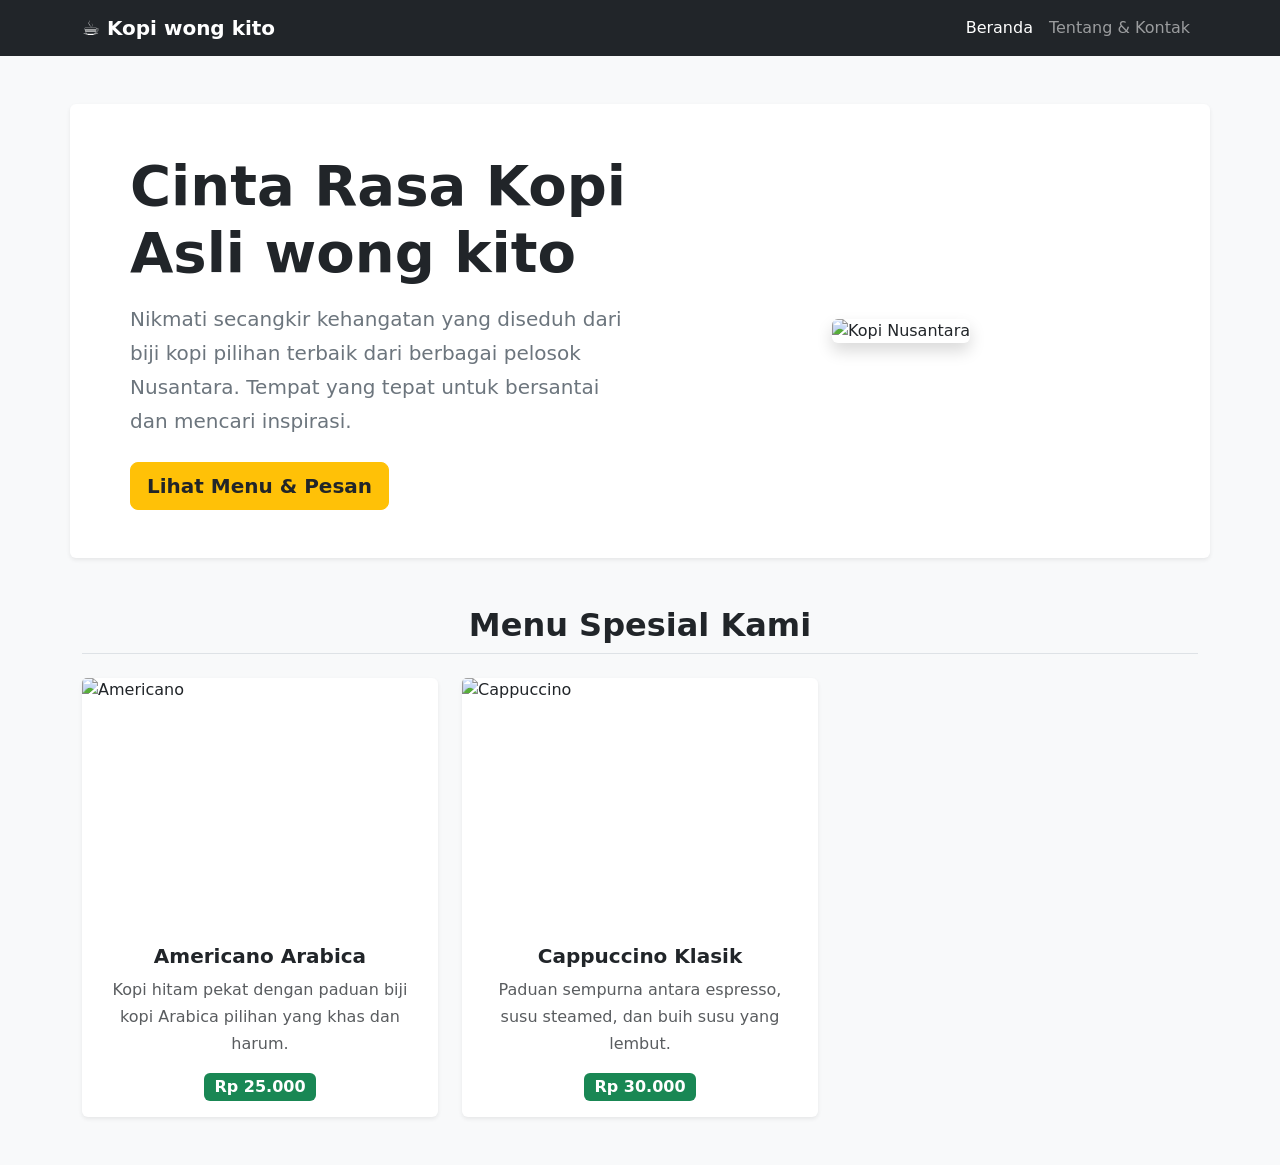
==== Latihan_Layout/index.html @ 0ddd5d53 "Latihan Layout : Bisnis" ====
<!DOCTYPE html>
<html lang="id">
<head>
    <meta charset="UTF-8">
    <meta name="viewport" content="width=device-width, initial-scale=1.0">
    <title>Kopi jawa - Beranda</title>
    <link href="https://cdn.jsdelivr.net/npm/bootstrap@5.3.2/dist/css/bootstrap.min.css" rel="stylesheet">
    <link rel="stylesheet" href="style.css">
</head>
<body class="bg-light">

    <nav class="navbar navbar-expand-lg navbar-dark bg-dark sticky-top">
        <div class="container">
            <a class="navbar-brand fw-bold" href="index.html">☕ Kopi wong kito</a>
            <button class="navbar-toggler" type="button" data-bs-toggle="collapse" data-bs-target="#navbarNav">
                <span class="navbar-toggler-icon"></span>
            </button>
            <div class="collapse navbar-collapse" id="navbarNav">
                <ul class="navbar-nav ms-auto">
                    <li class="nav-item"><a class="nav-link active" href="index.html">Beranda</a></li>
                    <li class="nav-item"><a class="nav-link" href="about.html">Tentang & Kontak</a></li>
                </ul>
            </div>
        </div>
    </nav>

    <header class="container mt-5">
        <div class="row align-items-center bg-white p-5 rounded shadow-sm hero-section">
            <div class="col-md-6 order-md-2 text-center mb-4 mb-md-0">
                <img src="https://images.unsplash.com/photo-1497935586351-b67a49e012bf?w=500&q=80" alt="Kopi Nusantara" class="img-fluid rounded shadow">
            </div>
            <div class="col-md-6 order-md-1">
                <h1 class="display-4 fw-bold text-dark">Cinta Rasa Kopi Asli wong kito</h1>
                <p class="lead mt-3 text-secondary">Nikmati secangkir kehangatan yang diseduh dari biji kopi pilihan terbaik dari berbagai pelosok Nusantara. Tempat yang tepat untuk bersantai dan mencari inspirasi.</p>
                <a href="about.html" class="btn btn-warning btn-lg mt-2 fw-bold text-dark">Lihat Menu & Pesan</a>
            </div>
        </div>
    </header>

    <section class="container mt-5 mb-5">
        <h2 class="text-center mb-4 fw-bold border-bottom pb-2">Menu Spesial Kami</h2>
        <div class="row g-4">
            <div class="col-md-4">
                <div class="card h-100 shadow-sm border-0 product-card">
                    <img src="https://images.unsplash.com/photo-1551030173-122aabc4489c?w=400&q=80" class="card-img-top" alt="Americano">
                    <div class="card-body text-center">
                        <h5 class="card-title fw-bold">Americano Arabica</h5>
                        <p class="card-text text-muted">Kopi hitam pekat dengan paduan biji kopi Arabica pilihan yang khas dan harum.</p>
                        <span class="badge bg-success fs-6">Rp 25.000</span>
                    </div>
                </div>
            </div>
            <div class="col-md-4">
                <div class="card h-100 shadow-sm border-0 product-card">
                    <img src="https://images.unsplash.com/photo-1572442388796-11668a67e53d?w=400&q=80" class="card-img-top" alt="Cappuccino">
                    <div class="card-body text-center">
                        <h5 class="card-title fw-bold">Cappuccino Klasik</h5>
                        <p class="card-text text-muted">Paduan sempurna antara espresso, susu steamed, dan buih susu yang lembut.</p>
                        <span class="badge bg-success fs-6">Rp 30.000</span>
                    </div>
                </div>
            </div>
            <div class="col-md-4">
---- Latihan_Layout/style.css ----
/* Mengatur tinggi gambar pada card agar seragam */
.product-card img {
    height: 250px;
    object-fit: cover;
}

/* Efek hover pada card produk */
.product-card {
    transition: transform 0.3s ease, box-shadow 0.3s ease;
}

.product-card:hover {
    transform: translateY(-8px);
    box-shadow: 0 1rem 3rem rgba(0,0,0,.175)!important;
}

/* Mengatur jarak paragraf */
p {
    line-height: 1.7;
}

/* Memberikan sedikit background pada body agar konten putih lebih menonjol */
body {
    background-color: #f8f9fa;
}
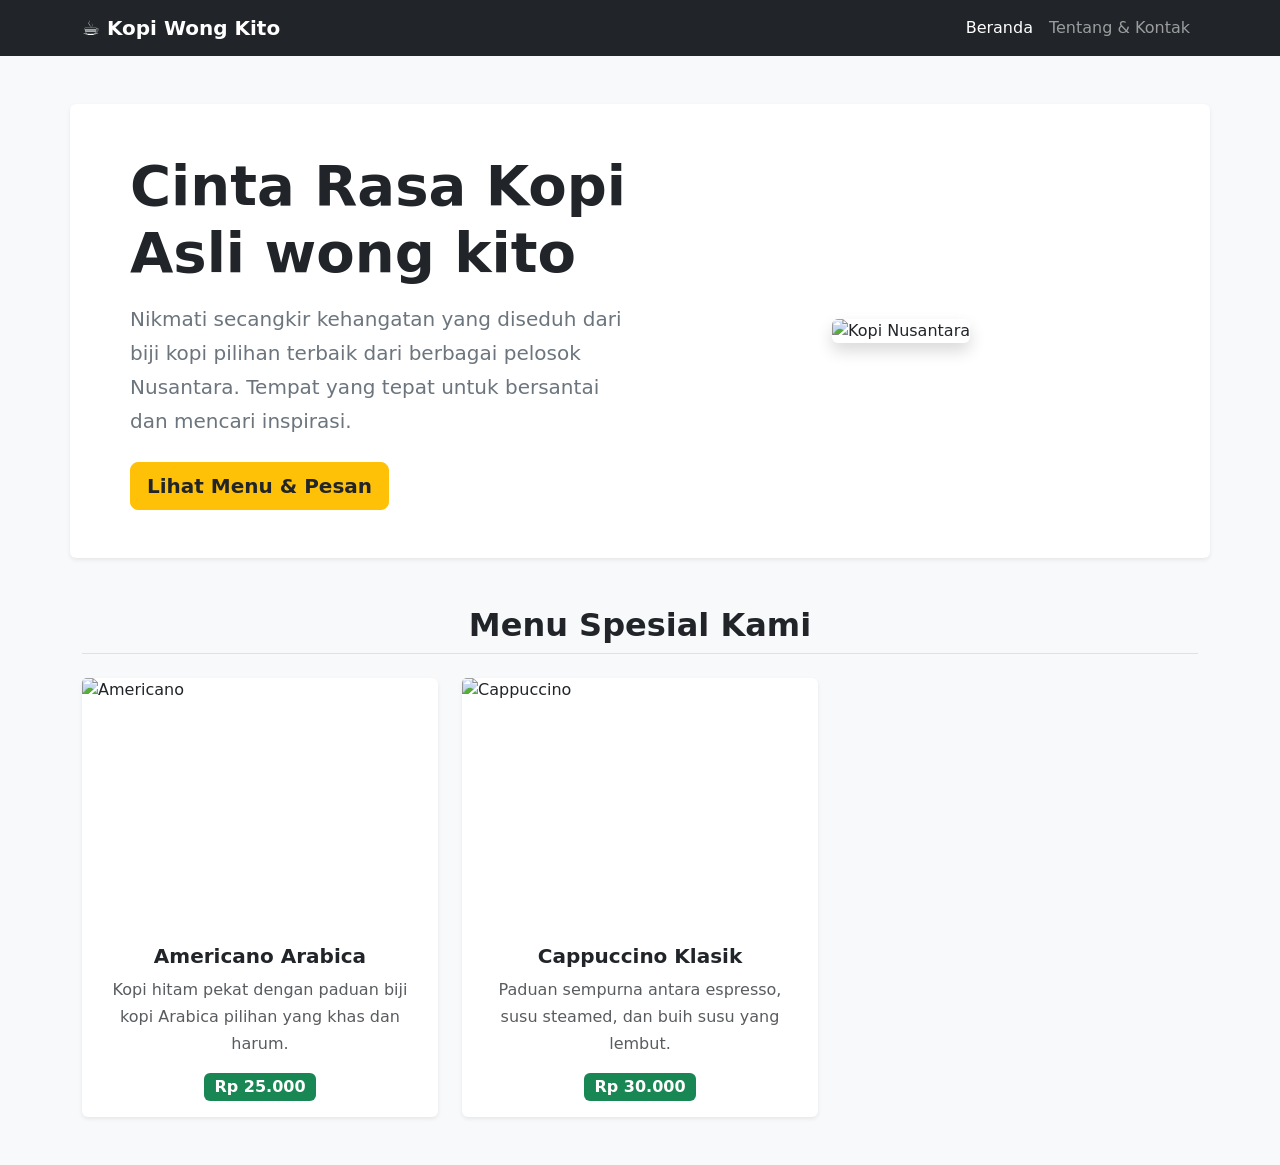
==== commit 10c0ef90: "Latihan Layout : Bisnis" ====
--- a/Latihan_Layout/index.html
+++ b/Latihan_Layout/index.html
@@ -3,7 +3,7 @@
 <head>
     <meta charset="UTF-8">
     <meta name="viewport" content="width=device-width, initial-scale=1.0">
-    <title>Kopi jawa - Beranda</title>
+    <title>Kopi Wong Kito - Beranda</title>
     <link href="https://cdn.jsdelivr.net/npm/bootstrap@5.3.2/dist/css/bootstrap.min.css" rel="stylesheet">
     <link rel="stylesheet" href="style.css">
 </head>
@@ -11,7 +11,7 @@
 
     <nav class="navbar navbar-expand-lg navbar-dark bg-dark sticky-top">
         <div class="container">
-            <a class="navbar-brand fw-bold" href="index.html">☕ Kopi wong kito</a>
+            <a class="navbar-brand fw-bold" href="index.html">☕ Kopi Wong Kito</a>
             <button class="navbar-toggler" type="button" data-bs-toggle="collapse" data-bs-target="#navbarNav">
                 <span class="navbar-toggler-icon"></span>
             </button>
